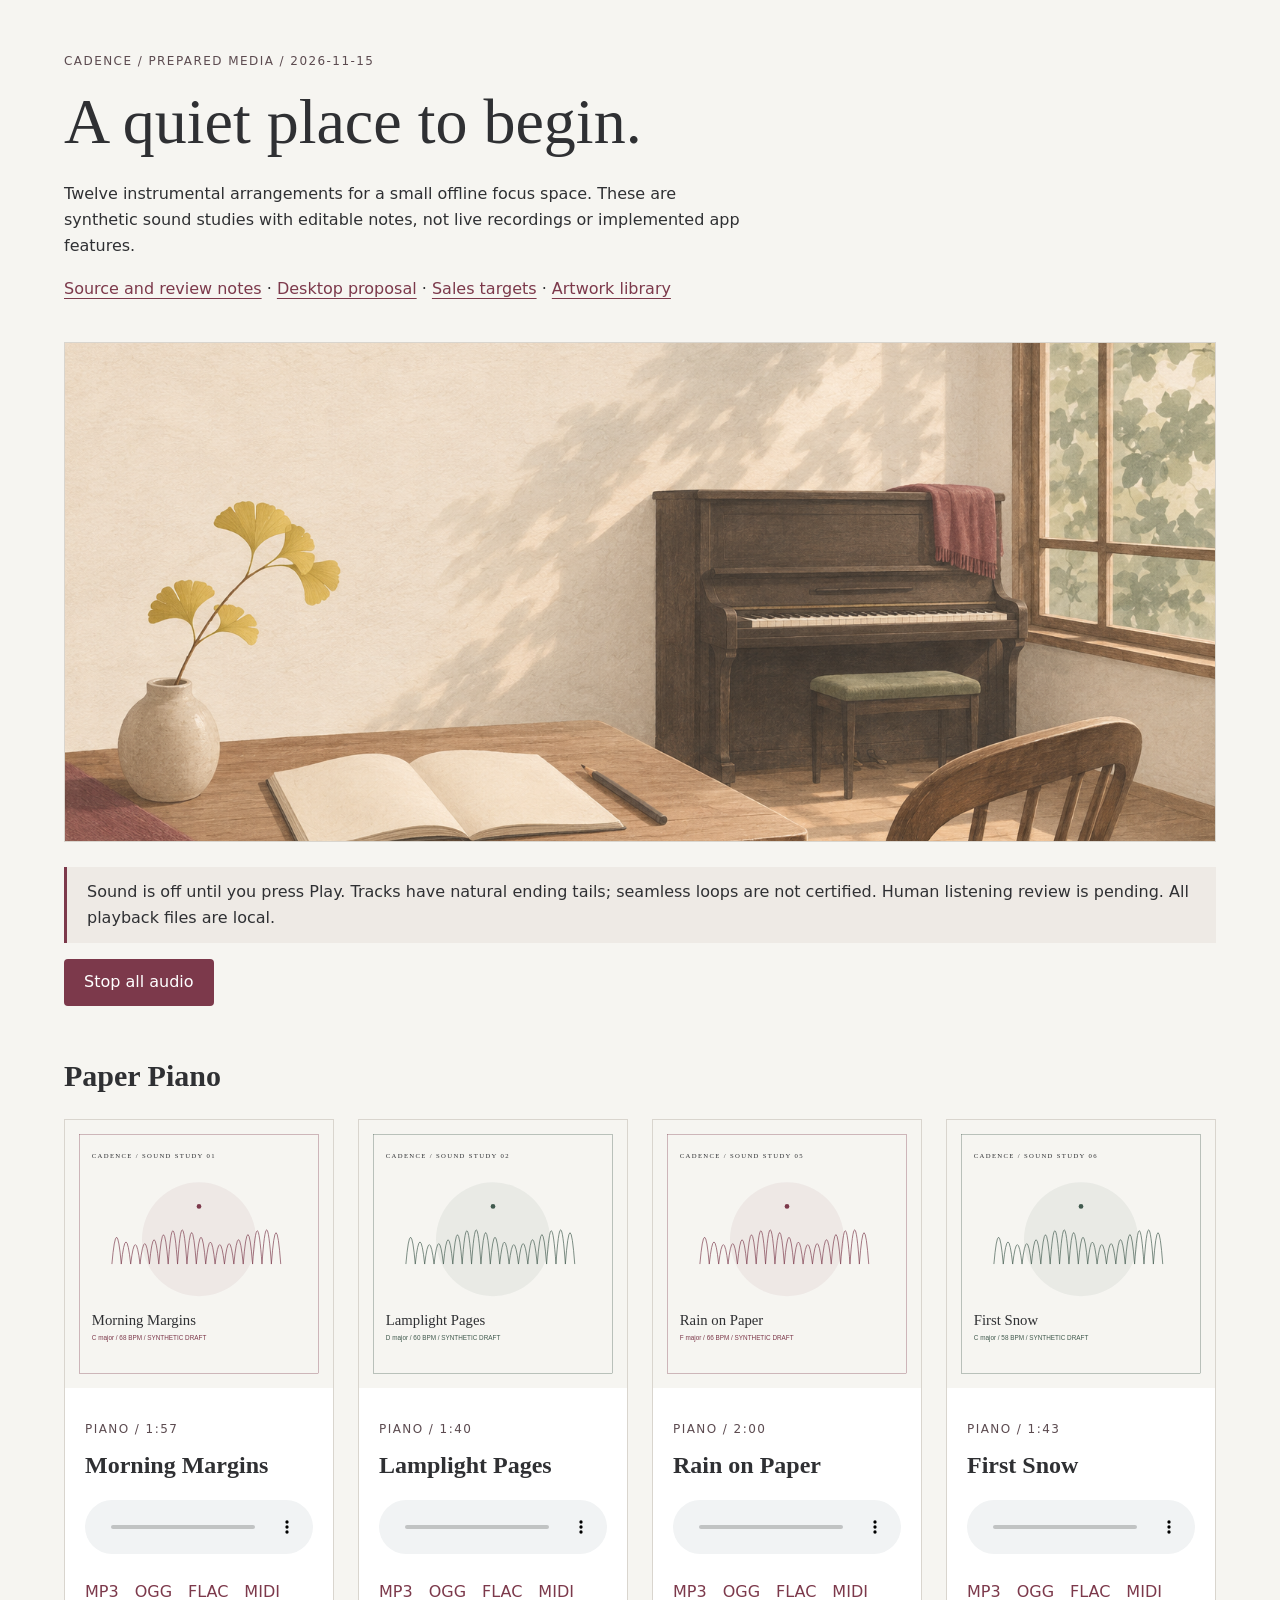
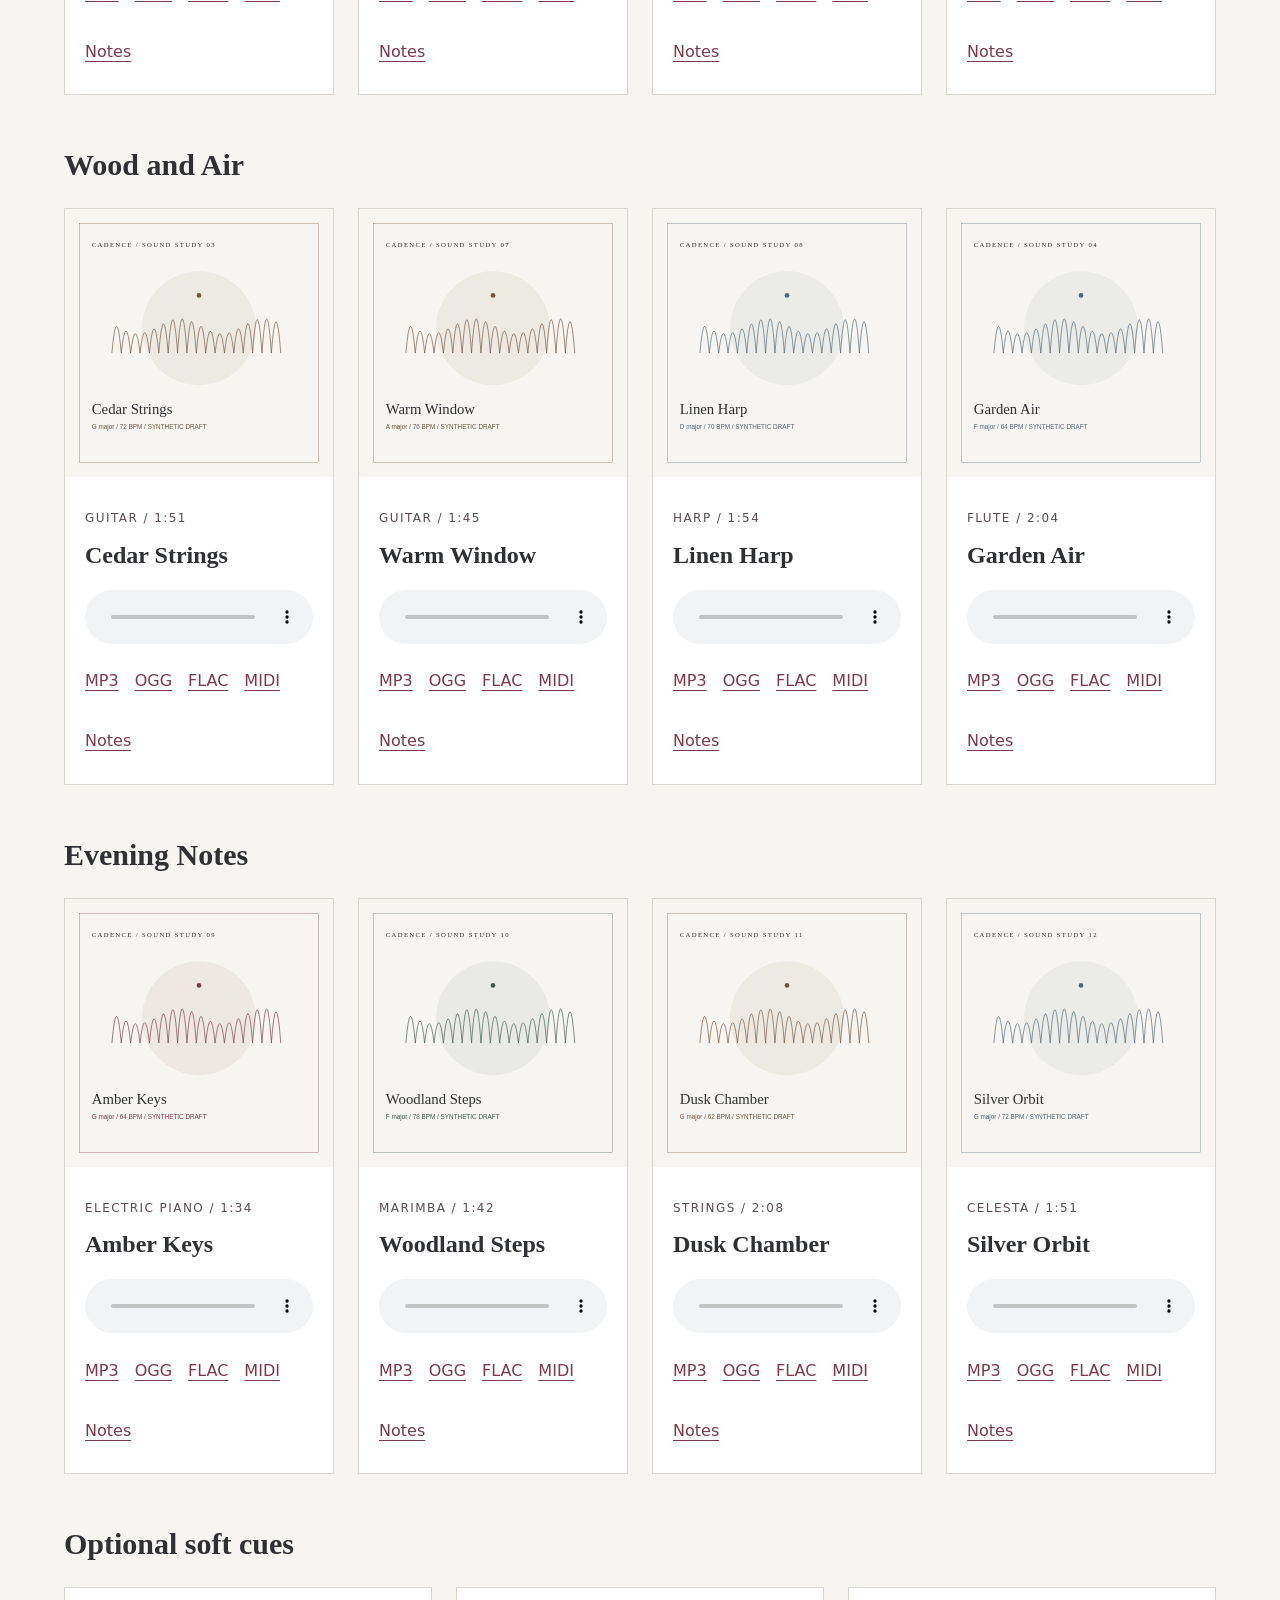
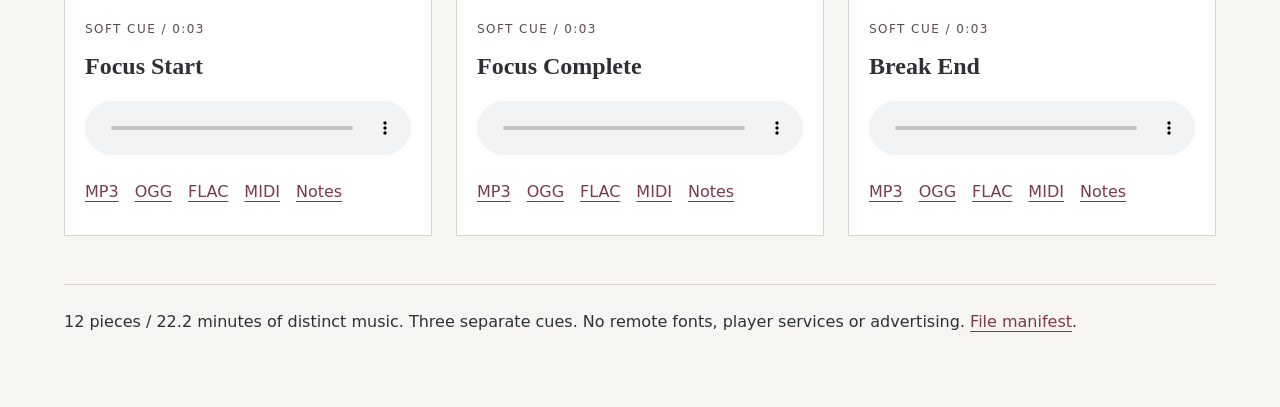
==== assets/focus-pack/index.html @ e4235fd1 "Organize Android delivery plans and prepared project assets" ====
<!doctype html><html lang="en"><head><meta charset="utf-8"><meta name="viewport" content="width=device-width,initial-scale=1">
<title>Cadence / Sound studies</title><style>
:root{color-scheme:light;--ink:#2F3033;--wine:#7C394B;--paper:#F6F5F1}*{box-sizing:border-box}body{margin:0;background:var(--paper);color:var(--ink);font:16px/1.65 system-ui,sans-serif}main{max-width:1200px;margin:auto;padding:40px 24px 72px}a{color:var(--wine);text-underline-offset:4px}a:focus-visible,button:focus-visible,audio:focus-visible{outline:3px solid var(--wine);outline-offset:4px}h1,h2,h3{font-family:Georgia,serif;line-height:1.2}h1{font-size:clamp(36px,6vw,64px);font-weight:normal;margin:12px 0 20px}h2{margin-top:52px;font-size:30px}h3{font-size:24px;margin:8px 0 20px}.label{font-size:12px;letter-spacing:.12em;text-transform:uppercase;color:#5c4b50}.intro{max-width:680px}.hero{width:100%;max-height:500px;object-fit:cover;margin-top:24px;border:1px solid #d9d5ce}.grid{display:grid;grid-template-columns:repeat(auto-fit,minmax(min(100%,250px),1fr));gap:24px}article{border:1px solid #d9d5ce;background:#fff;min-width:0}article img{display:block;width:100%;height:auto}.card-body{padding:20px}audio{width:100%;display:block;min-width:0}.links{display:flex;flex-wrap:wrap;gap:16px;margin-bottom:0}.links a{display:inline-flex;align-items:center;min-height:44px}button{font:inherit;padding:10px 20px;background:var(--wine);border:0;color:white;cursor:pointer;border-radius:4px}.notice{border-left:3px solid var(--wine);padding:12px 20px;background:#eeeae5}footer{margin-top:48px;border-top:1px solid #d9d5ce;padding-top:24px}
</style></head><body><main><p class="label">Cadence / prepared media / 2026-11-15</p><h1>A quiet place to begin.</h1>
<p class="intro">Twelve instrumental arrangements for a small offline focus space. These are synthetic sound studies with editable notes, not live recordings or implemented app features.</p>
<p><a href="README.md">Source and review notes</a> · <a href="../../docs/DESKTOP_V1.md">Desktop proposal</a> · <a href="../../docs/STEAM_SALES_PLAN.md">Sales targets</a> · <a href="../catalog.html">Artwork library</a></p>
<img class="hero" src="art/quiet-room.png" alt="An illustrated piano and writing desk beside a garden window." width="1536" height="1024">
<p class="notice">Sound is off until you press Play. Tracks have natural ending tails; seamless loops are not certified. Human listening review is pending. All playback files are local.</p>
<button type="button" id="stop">Stop all audio</button><h2>Paper Piano</h2><div class="grid"><article><img src="art/morning-margins.svg" alt="" width="800" height="800" loading="lazy"><div class="card-body"><p class="label">Piano / 1:57</p>
<h3>Morning Margins</h3><audio controls preload="none" aria-label="Play Morning Margins"><source src="previews/morning-margins.mp3" type="audio/mpeg"></audio>
<p class="links"><a href="previews/morning-margins.mp3" download>MP3</a> <a href="audio/morning-margins.ogg" download>OGG</a>
<a href="masters/morning-margins.flac" download>FLAC</a> <a href="scores/morning-margins.mid" download>MIDI</a> <a href="scores/morning-margins.json">Notes</a></p></div></article><article><img src="art/lamplight-pages.svg" alt="" width="800" height="800" loading="lazy"><div class="card-body"><p class="label">Piano / 1:40</p>
<h3>Lamplight Pages</h3><audio controls preload="none" aria-label="Play Lamplight Pages"><source src="previews/lamplight-pages.mp3" type="audio/mpeg"></audio>
<p class="links"><a href="previews/lamplight-pages.mp3" download>MP3</a> <a href="audio/lamplight-pages.ogg" download>OGG</a>
<a href="masters/lamplight-pages.flac" download>FLAC</a> <a href="scores/lamplight-pages.mid" download>MIDI</a> <a href="scores/lamplight-pages.json">Notes</a></p></div></article><article><img src="art/rain-on-paper.svg" alt="" width="800" height="800" loading="lazy"><div class="card-body"><p class="label">Piano / 2:00</p>
<h3>Rain on Paper</h3><audio controls preload="none" aria-label="Play Rain on Paper"><source src="previews/rain-on-paper.mp3" type="audio/mpeg"></audio>
<p class="links"><a href="previews/rain-on-paper.mp3" download>MP3</a> <a href="audio/rain-on-paper.ogg" download>OGG</a>
<a href="masters/rain-on-paper.flac" download>FLAC</a> <a href="scores/rain-on-paper.mid" download>MIDI</a> <a href="scores/rain-on-paper.json">Notes</a></p></div></article><article><img src="art/first-snow.svg" alt="" width="800" height="800" loading="lazy"><div class="card-body"><p class="label">Piano / 1:43</p>
<h3>First Snow</h3><audio controls preload="none" aria-label="Play First Snow"><source src="previews/first-snow.mp3" type="audio/mpeg"></audio>
<p class="links"><a href="previews/first-snow.mp3" download>MP3</a> <a href="audio/first-snow.ogg" download>OGG</a>
<a href="masters/first-snow.flac" download>FLAC</a> <a href="scores/first-snow.mid" download>MIDI</a> <a href="scores/first-snow.json">Notes</a></p></div></article></div><h2>Wood and Air</h2><div class="grid"><article><img src="art/cedar-strings.svg" alt="" width="800" height="800" loading="lazy"><div class="card-body"><p class="label">Guitar / 1:51</p>
<h3>Cedar Strings</h3><audio controls preload="none" aria-label="Play Cedar Strings"><source src="previews/cedar-strings.mp3" type="audio/mpeg"></audio>
<p class="links"><a href="previews/cedar-strings.mp3" download>MP3</a> <a href="audio/cedar-strings.ogg" download>OGG</a>
<a href="masters/cedar-strings.flac" download>FLAC</a> <a href="scores/cedar-strings.mid" download>MIDI</a> <a href="scores/cedar-strings.json">Notes</a></p></div></article><article><img src="art/warm-window.svg" alt="" width="800" height="800" loading="lazy"><div class="card-body"><p class="label">Guitar / 1:45</p>
<h3>Warm Window</h3><audio controls preload="none" aria-label="Play Warm Window"><source src="previews/warm-window.mp3" type="audio/mpeg"></audio>
<p class="links"><a href="previews/warm-window.mp3" download>MP3</a> <a href="audio/warm-window.ogg" download>OGG</a>
<a href="masters/warm-window.flac" download>FLAC</a> <a href="scores/warm-window.mid" download>MIDI</a> <a href="scores/warm-window.json">Notes</a></p></div></article><article><img src="art/linen-harp.svg" alt="" width="800" height="800" loading="lazy"><div class="card-body"><p class="label">Harp / 1:54</p>
<h3>Linen Harp</h3><audio controls preload="none" aria-label="Play Linen Harp"><source src="previews/linen-harp.mp3" type="audio/mpeg"></audio>
<p class="links"><a href="previews/linen-harp.mp3" download>MP3</a> <a href="audio/linen-harp.ogg" download>OGG</a>
<a href="masters/linen-harp.flac" download>FLAC</a> <a href="scores/linen-harp.mid" download>MIDI</a> <a href="scores/linen-harp.json">Notes</a></p></div></article><article><img src="art/garden-air.svg" alt="" width="800" height="800" loading="lazy"><div class="card-body"><p class="label">Flute / 2:04</p>
<h3>Garden Air</h3><audio controls preload="none" aria-label="Play Garden Air"><source src="previews/garden-air.mp3" type="audio/mpeg"></audio>
<p class="links"><a href="previews/garden-air.mp3" download>MP3</a> <a href="audio/garden-air.ogg" download>OGG</a>
<a href="masters/garden-air.flac" download>FLAC</a> <a href="scores/garden-air.mid" download>MIDI</a> <a href="scores/garden-air.json">Notes</a></p></div></article></div><h2>Evening Notes</h2><div class="grid"><article><img src="art/amber-keys.svg" alt="" width="800" height="800" loading="lazy"><div class="card-body"><p class="label">Electric Piano / 1:34</p>
<h3>Amber Keys</h3><audio controls preload="none" aria-label="Play Amber Keys"><source src="previews/amber-keys.mp3" type="audio/mpeg"></audio>
<p class="links"><a href="previews/amber-keys.mp3" download>MP3</a> <a href="audio/amber-keys.ogg" download>OGG</a>
<a href="masters/amber-keys.flac" download>FLAC</a> <a href="scores/amber-keys.mid" download>MIDI</a> <a href="scores/amber-keys.json">Notes</a></p></div></article><article><img src="art/woodland-steps.svg" alt="" width="800" height="800" loading="lazy"><div class="card-body"><p class="label">Marimba / 1:42</p>
<h3>Woodland Steps</h3><audio controls preload="none" aria-label="Play Woodland Steps"><source src="previews/woodland-steps.mp3" type="audio/mpeg"></audio>
<p class="links"><a href="previews/woodland-steps.mp3" download>MP3</a> <a href="audio/woodland-steps.ogg" download>OGG</a>
<a href="masters/woodland-steps.flac" download>FLAC</a> <a href="scores/woodland-steps.mid" download>MIDI</a> <a href="scores/woodland-steps.json">Notes</a></p></div></article><article><img src="art/dusk-chamber.svg" alt="" width="800" height="800" loading="lazy"><div class="card-body"><p class="label">Strings / 2:08</p>
<h3>Dusk Chamber</h3><audio controls preload="none" aria-label="Play Dusk Chamber"><source src="previews/dusk-chamber.mp3" type="audio/mpeg"></audio>
<p class="links"><a href="previews/dusk-chamber.mp3" download>MP3</a> <a href="audio/dusk-chamber.ogg" download>OGG</a>
<a href="masters/dusk-chamber.flac" download>FLAC</a> <a href="scores/dusk-chamber.mid" download>MIDI</a> <a href="scores/dusk-chamber.json">Notes</a></p></div></article><article><img src="art/silver-orbit.svg" alt="" width="800" height="800" loading="lazy"><div class="card-body"><p class="label">Celesta / 1:51</p>
<h3>Silver Orbit</h3><audio controls preload="none" aria-label="Play Silver Orbit"><source src="previews/silver-orbit.mp3" type="audio/mpeg"></audio>
<p class="links"><a href="previews/silver-orbit.mp3" download>MP3</a> <a href="audio/silver-orbit.ogg" download>OGG</a>
<a href="masters/silver-orbit.flac" download>FLAC</a> <a href="scores/silver-orbit.mid" download>MIDI</a> <a href="scores/silver-orbit.json">Notes</a></p></div></article></div><h2>Optional soft cues</h2><div class="grid"><article><div class="card-body"><p class="label">Soft cue / 0:03</p>
<h3>Focus Start</h3><audio controls preload="none" aria-label="Play Focus Start"><source src="previews/focus-start.mp3" type="audio/mpeg"></audio>
<p class="links"><a href="previews/focus-start.mp3" download>MP3</a> <a href="audio/focus-start.ogg" download>OGG</a>
<a href="masters/focus-start.flac" download>FLAC</a> <a href="scores/focus-start.mid" download>MIDI</a> <a href="scores/focus-start.json">Notes</a></p></div></article><article><div class="card-body"><p class="label">Soft cue / 0:03</p>
<h3>Focus Complete</h3><audio controls preload="none" aria-label="Play Focus Complete"><source src="previews/focus-complete.mp3" type="audio/mpeg"></audio>
<p class="links"><a href="previews/focus-complete.mp3" download>MP3</a> <a href="audio/focus-complete.ogg" download>OGG</a>
<a href="masters/focus-complete.flac" download>FLAC</a> <a href="scores/focus-complete.mid" download>MIDI</a> <a href="scores/focus-complete.json">Notes</a></p></div></article><article><div class="card-body"><p class="label">Soft cue / 0:03</p>
<h3>Break End</h3><audio controls preload="none" aria-label="Play Break End"><source src="previews/break-end.mp3" type="audio/mpeg"></audio>
<p class="links"><a href="previews/break-end.mp3" download>MP3</a> <a href="audio/break-end.ogg" download>OGG</a>
<a href="masters/break-end.flac" download>FLAC</a> <a href="scores/break-end.mid" download>MIDI</a> <a href="scores/break-end.json">Notes</a></p></div></article></div><footer>12 pieces / 22.2 minutes of distinct music. Three separate cues. No remote fonts, player services or advertising. <a href="manifest.json">File manifest</a>.</footer></main><script>
const players = Array.from(document.querySelectorAll('audio'));
players.forEach(player => player.addEventListener('play', () => players.forEach(other => { if (other !== player) other.pause(); })));
document.querySelector('#stop').addEventListener('click', () => players.forEach(player => { player.pause(); player.currentTime = 0; }));
</script></body></html>
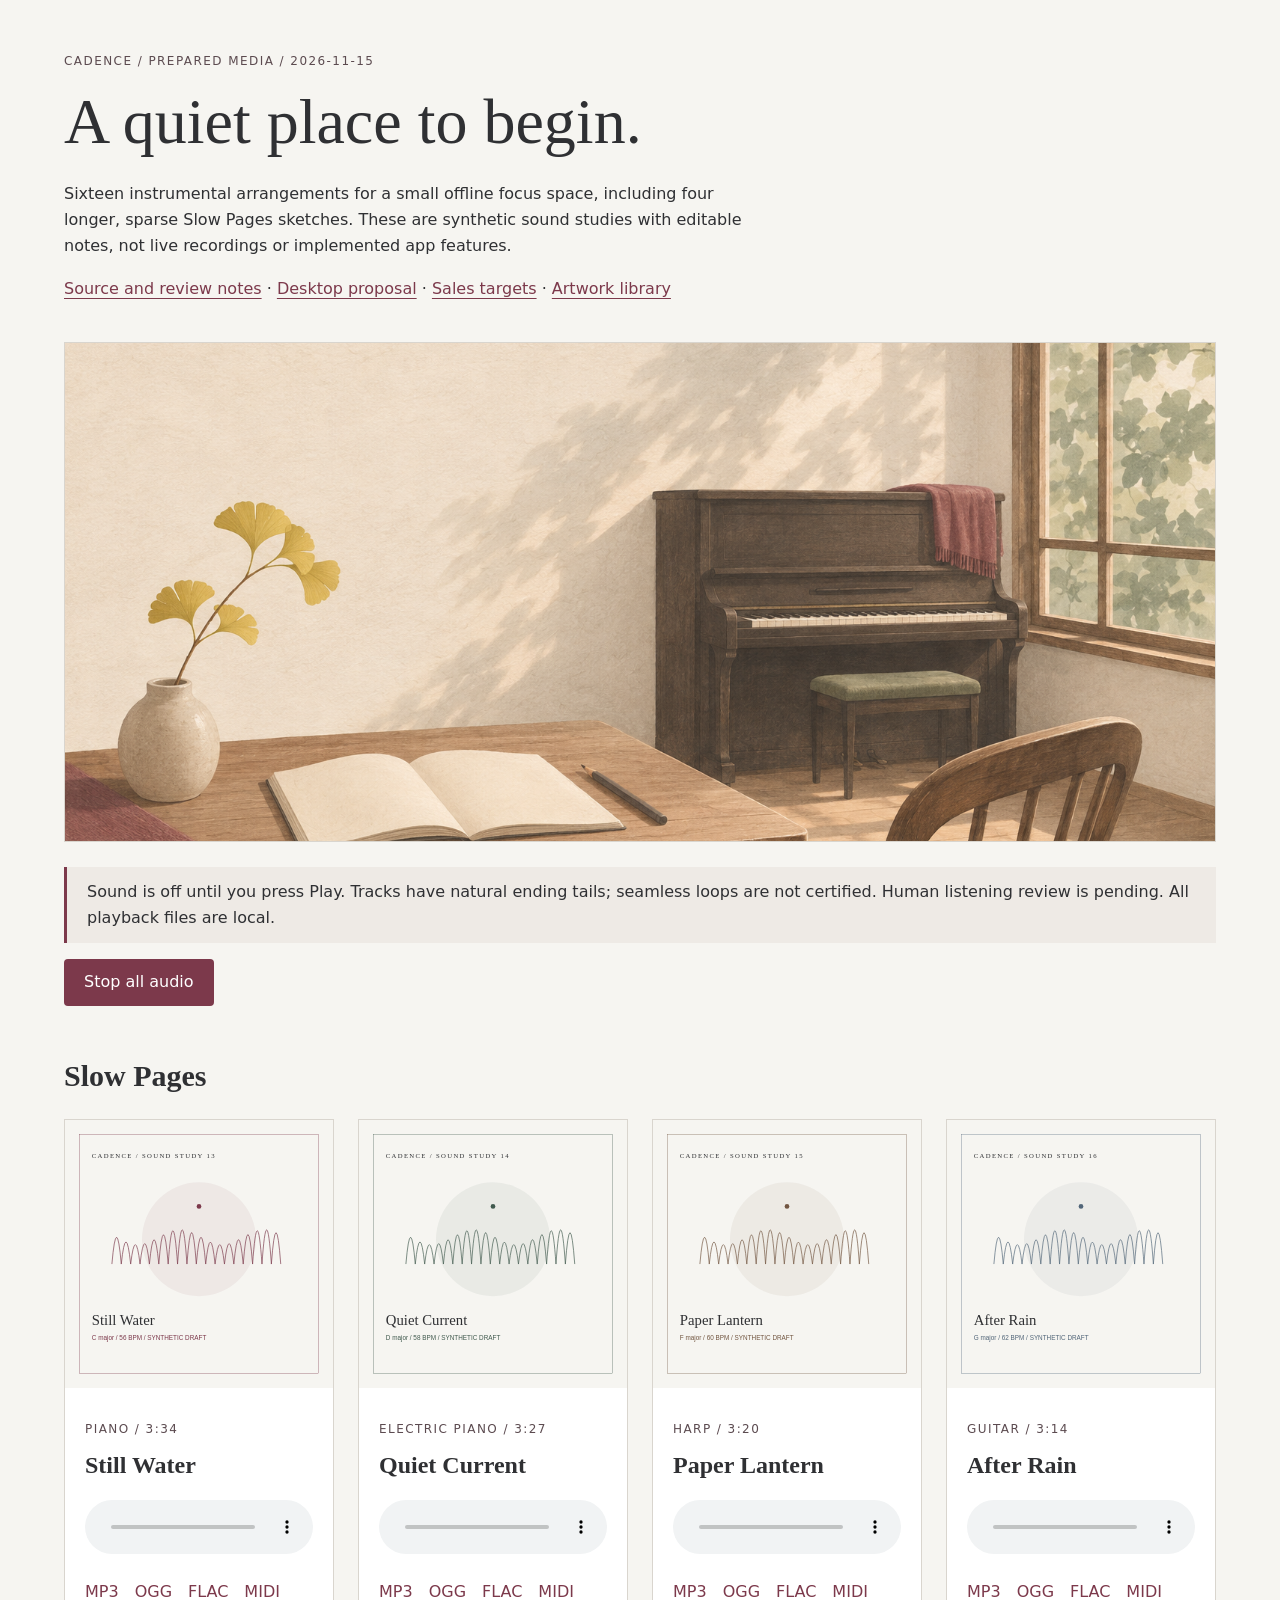
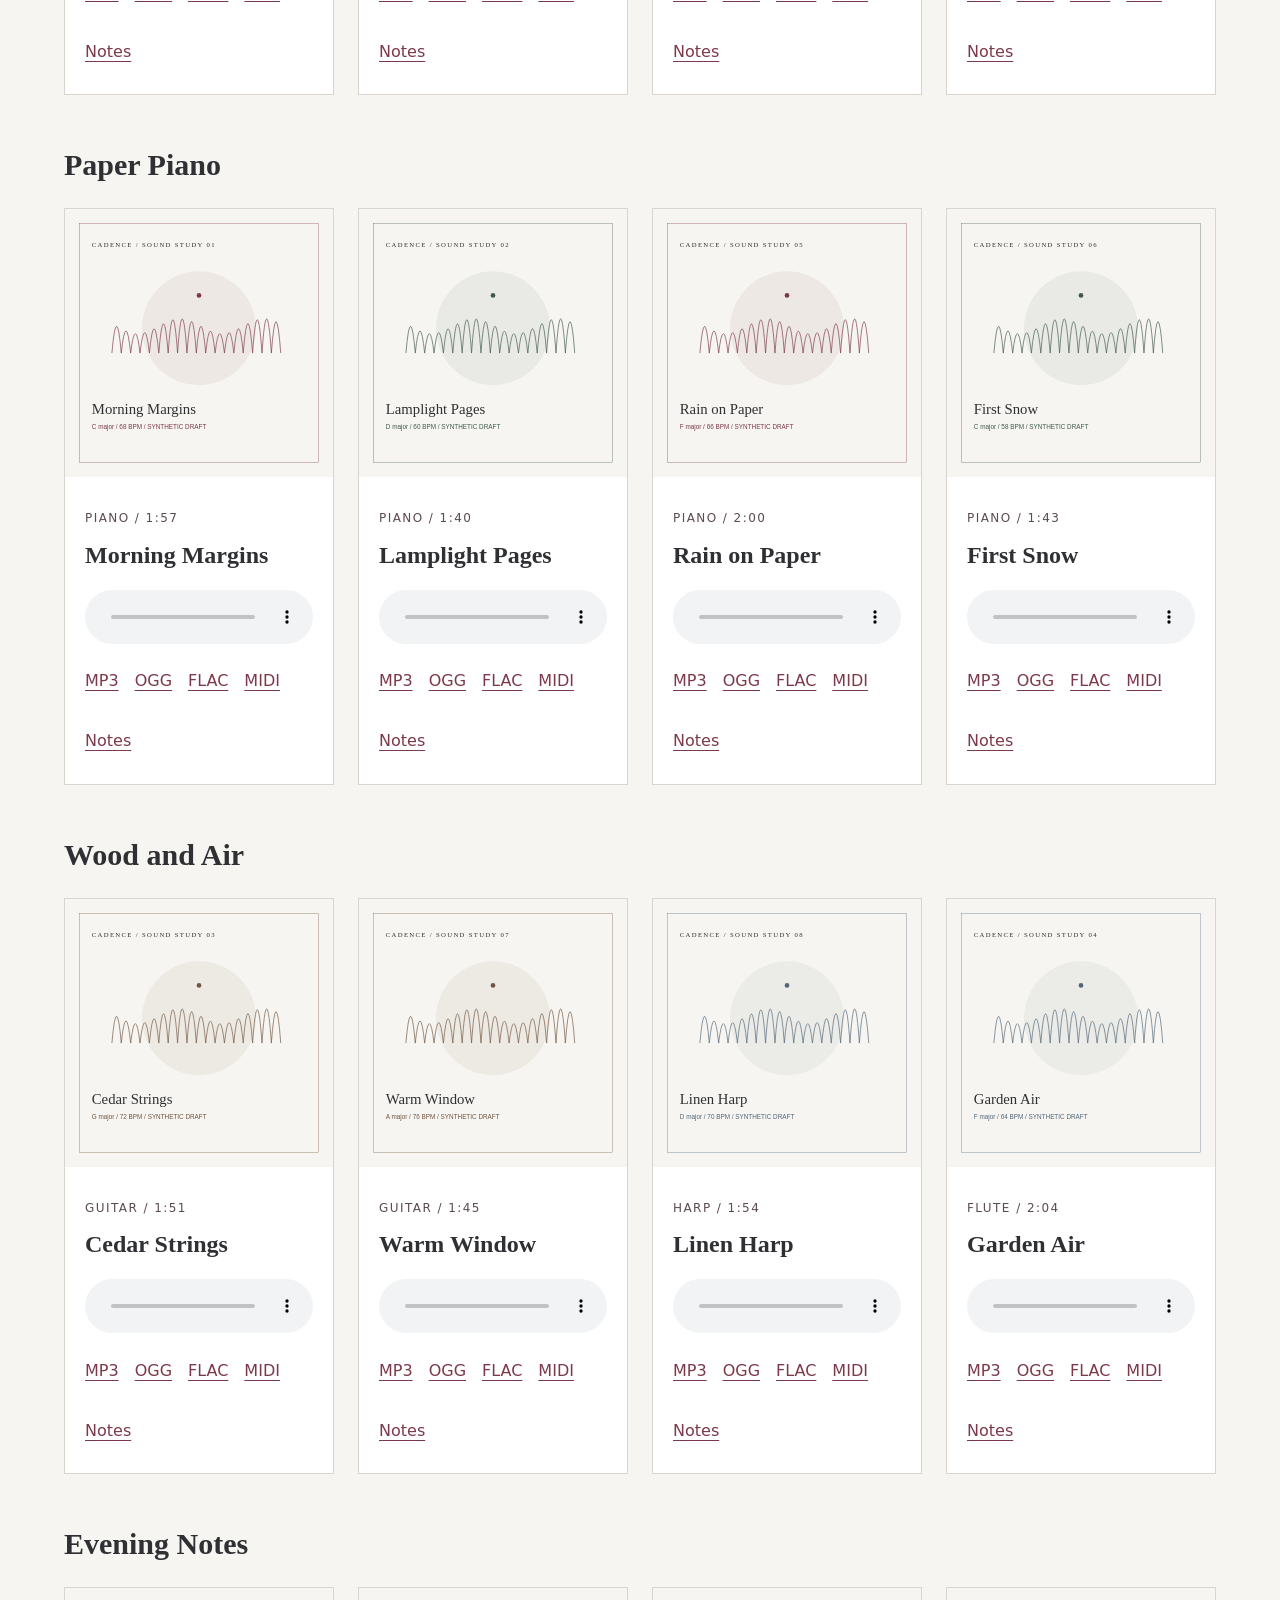
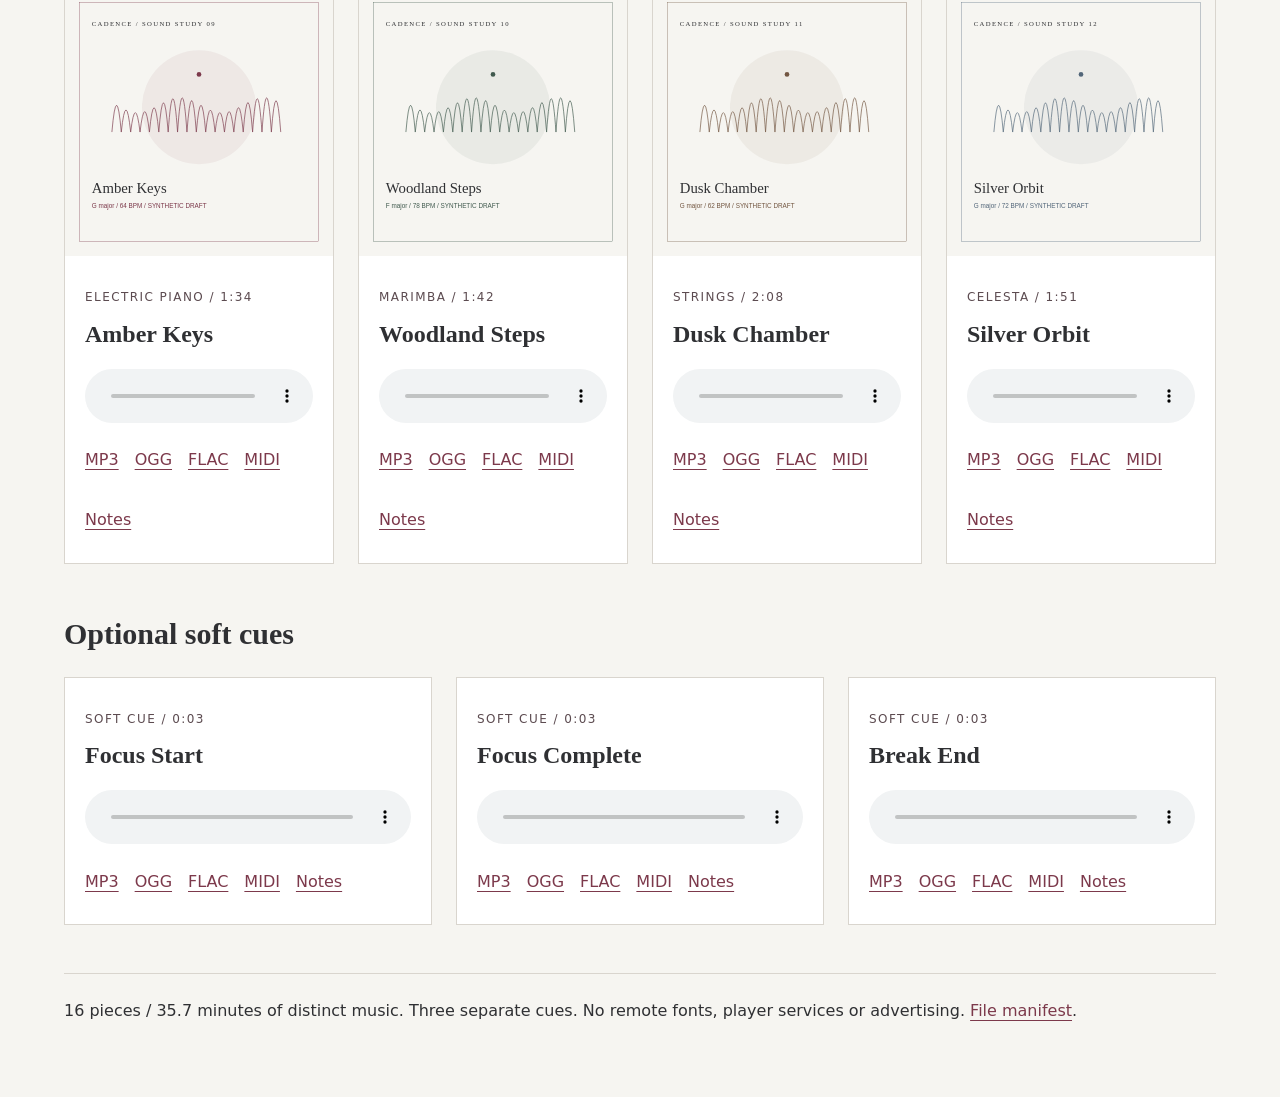
==== commit ecac72ea: "Add Android artwork and expand focus music studies" ====
--- a/assets/focus-pack/index.html
+++ b/assets/focus-pack/index.html
@@ -2,11 +2,23 @@
 <title>Cadence / Sound studies</title><style>
 :root{color-scheme:light;--ink:#2F3033;--wine:#7C394B;--paper:#F6F5F1}*{box-sizing:border-box}body{margin:0;background:var(--paper);color:var(--ink);font:16px/1.65 system-ui,sans-serif}main{max-width:1200px;margin:auto;padding:40px 24px 72px}a{color:var(--wine);text-underline-offset:4px}a:focus-visible,button:focus-visible,audio:focus-visible{outline:3px solid var(--wine);outline-offset:4px}h1,h2,h3{font-family:Georgia,serif;line-height:1.2}h1{font-size:clamp(36px,6vw,64px);font-weight:normal;margin:12px 0 20px}h2{margin-top:52px;font-size:30px}h3{font-size:24px;margin:8px 0 20px}.label{font-size:12px;letter-spacing:.12em;text-transform:uppercase;color:#5c4b50}.intro{max-width:680px}.hero{width:100%;max-height:500px;object-fit:cover;margin-top:24px;border:1px solid #d9d5ce}.grid{display:grid;grid-template-columns:repeat(auto-fit,minmax(min(100%,250px),1fr));gap:24px}article{border:1px solid #d9d5ce;background:#fff;min-width:0}article img{display:block;width:100%;height:auto}.card-body{padding:20px}audio{width:100%;display:block;min-width:0}.links{display:flex;flex-wrap:wrap;gap:16px;margin-bottom:0}.links a{display:inline-flex;align-items:center;min-height:44px}button{font:inherit;padding:10px 20px;background:var(--wine);border:0;color:white;cursor:pointer;border-radius:4px}.notice{border-left:3px solid var(--wine);padding:12px 20px;background:#eeeae5}footer{margin-top:48px;border-top:1px solid #d9d5ce;padding-top:24px}
 </style></head><body><main><p class="label">Cadence / prepared media / 2026-11-15</p><h1>A quiet place to begin.</h1>
-<p class="intro">Twelve instrumental arrangements for a small offline focus space. These are synthetic sound studies with editable notes, not live recordings or implemented app features.</p>
+<p class="intro">Sixteen instrumental arrangements for a small offline focus space, including four longer, sparse Slow Pages sketches. These are synthetic sound studies with editable notes, not live recordings or implemented app features.</p>
 <p><a href="README.md">Source and review notes</a> · <a href="../../docs/DESKTOP_V1.md">Desktop proposal</a> · <a href="../../docs/STEAM_SALES_PLAN.md">Sales targets</a> · <a href="../catalog.html">Artwork library</a></p>
 <img class="hero" src="art/quiet-room.png" alt="An illustrated piano and writing desk beside a garden window." width="1536" height="1024">
 <p class="notice">Sound is off until you press Play. Tracks have natural ending tails; seamless loops are not certified. Human listening review is pending. All playback files are local.</p>
-<button type="button" id="stop">Stop all audio</button><h2>Paper Piano</h2><div class="grid"><article><img src="art/morning-margins.svg" alt="" width="800" height="800" loading="lazy"><div class="card-body"><p class="label">Piano / 1:57</p>
+<button type="button" id="stop">Stop all audio</button><h2>Slow Pages</h2><div class="grid"><article><img src="art/still-water.svg" alt="" width="800" height="800" loading="lazy"><div class="card-body"><p class="label">Piano / 3:34</p>
+<h3>Still Water</h3><audio controls preload="none" aria-label="Play Still Water"><source src="previews/still-water.mp3" type="audio/mpeg"></audio>
+<p class="links"><a href="previews/still-water.mp3" download>MP3</a> <a href="audio/still-water.ogg" download>OGG</a>
+<a href="masters/still-water.flac" download>FLAC</a> <a href="scores/still-water.mid" download>MIDI</a> <a href="scores/still-water.json">Notes</a></p></div></article><article><img src="art/quiet-current.svg" alt="" width="800" height="800" loading="lazy"><div class="card-body"><p class="label">Electric Piano / 3:27</p>
+<h3>Quiet Current</h3><audio controls preload="none" aria-label="Play Quiet Current"><source src="previews/quiet-current.mp3" type="audio/mpeg"></audio>
+<p class="links"><a href="previews/quiet-current.mp3" download>MP3</a> <a href="audio/quiet-current.ogg" download>OGG</a>
+<a href="masters/quiet-current.flac" download>FLAC</a> <a href="scores/quiet-current.mid" download>MIDI</a> <a href="scores/quiet-current.json">Notes</a></p></div></article><article><img src="art/paper-lantern.svg" alt="" width="800" height="800" loading="lazy"><div class="card-body"><p class="label">Harp / 3:20</p>
+<h3>Paper Lantern</h3><audio controls preload="none" aria-label="Play Paper Lantern"><source src="previews/paper-lantern.mp3" type="audio/mpeg"></audio>
+<p class="links"><a href="previews/paper-lantern.mp3" download>MP3</a> <a href="audio/paper-lantern.ogg" download>OGG</a>
+<a href="masters/paper-lantern.flac" download>FLAC</a> <a href="scores/paper-lantern.mid" download>MIDI</a> <a href="scores/paper-lantern.json">Notes</a></p></div></article><article><img src="art/after-rain.svg" alt="" width="800" height="800" loading="lazy"><div class="card-body"><p class="label">Guitar / 3:14</p>
+<h3>After Rain</h3><audio controls preload="none" aria-label="Play After Rain"><source src="previews/after-rain.mp3" type="audio/mpeg"></audio>
+<p class="links"><a href="previews/after-rain.mp3" download>MP3</a> <a href="audio/after-rain.ogg" download>OGG</a>
+<a href="masters/after-rain.flac" download>FLAC</a> <a href="scores/after-rain.mid" download>MIDI</a> <a href="scores/after-rain.json">Notes</a></p></div></article></div><h2>Paper Piano</h2><div class="grid"><article><img src="art/morning-margins.svg" alt="" width="800" height="800" loading="lazy"><div class="card-body"><p class="label">Piano / 1:57</p>
 <h3>Morning Margins</h3><audio controls preload="none" aria-label="Play Morning Margins"><source src="previews/morning-margins.mp3" type="audio/mpeg"></audio>
 <p class="links"><a href="previews/morning-margins.mp3" download>MP3</a> <a href="audio/morning-margins.ogg" download>OGG</a>
 <a href="masters/morning-margins.flac" download>FLAC</a> <a href="scores/morning-margins.mid" download>MIDI</a> <a href="scores/morning-margins.json">Notes</a></p></div></article><article><img src="art/lamplight-pages.svg" alt="" width="800" height="800" loading="lazy"><div class="card-body"><p class="label">Piano / 1:40</p>
@@ -51,7 +63,7 @@
 <a href="masters/focus-complete.flac" download>FLAC</a> <a href="scores/focus-complete.mid" download>MIDI</a> <a href="scores/focus-complete.json">Notes</a></p></div></article><article><div class="card-body"><p class="label">Soft cue / 0:03</p>
 <h3>Break End</h3><audio controls preload="none" aria-label="Play Break End"><source src="previews/break-end.mp3" type="audio/mpeg"></audio>
 <p class="links"><a href="previews/break-end.mp3" download>MP3</a> <a href="audio/break-end.ogg" download>OGG</a>
-<a href="masters/break-end.flac" download>FLAC</a> <a href="scores/break-end.mid" download>MIDI</a> <a href="scores/break-end.json">Notes</a></p></div></article></div><footer>12 pieces / 22.2 minutes of distinct music. Three separate cues. No remote fonts, player services or advertising. <a href="manifest.json">File manifest</a>.</footer></main><script>
+<a href="masters/break-end.flac" download>FLAC</a> <a href="scores/break-end.mid" download>MIDI</a> <a href="scores/break-end.json">Notes</a></p></div></article></div><footer>16 pieces / 35.7 minutes of distinct music. Three separate cues. No remote fonts, player services or advertising. <a href="manifest.json">File manifest</a>.</footer></main><script>
 const players = Array.from(document.querySelectorAll('audio'));
 players.forEach(player => player.addEventListener('play', () => players.forEach(other => { if (other !== player) other.pause(); })));
 document.querySelector('#stop').addEventListener('click', () => players.forEach(player => { player.pause(); player.currentTime = 0; }));
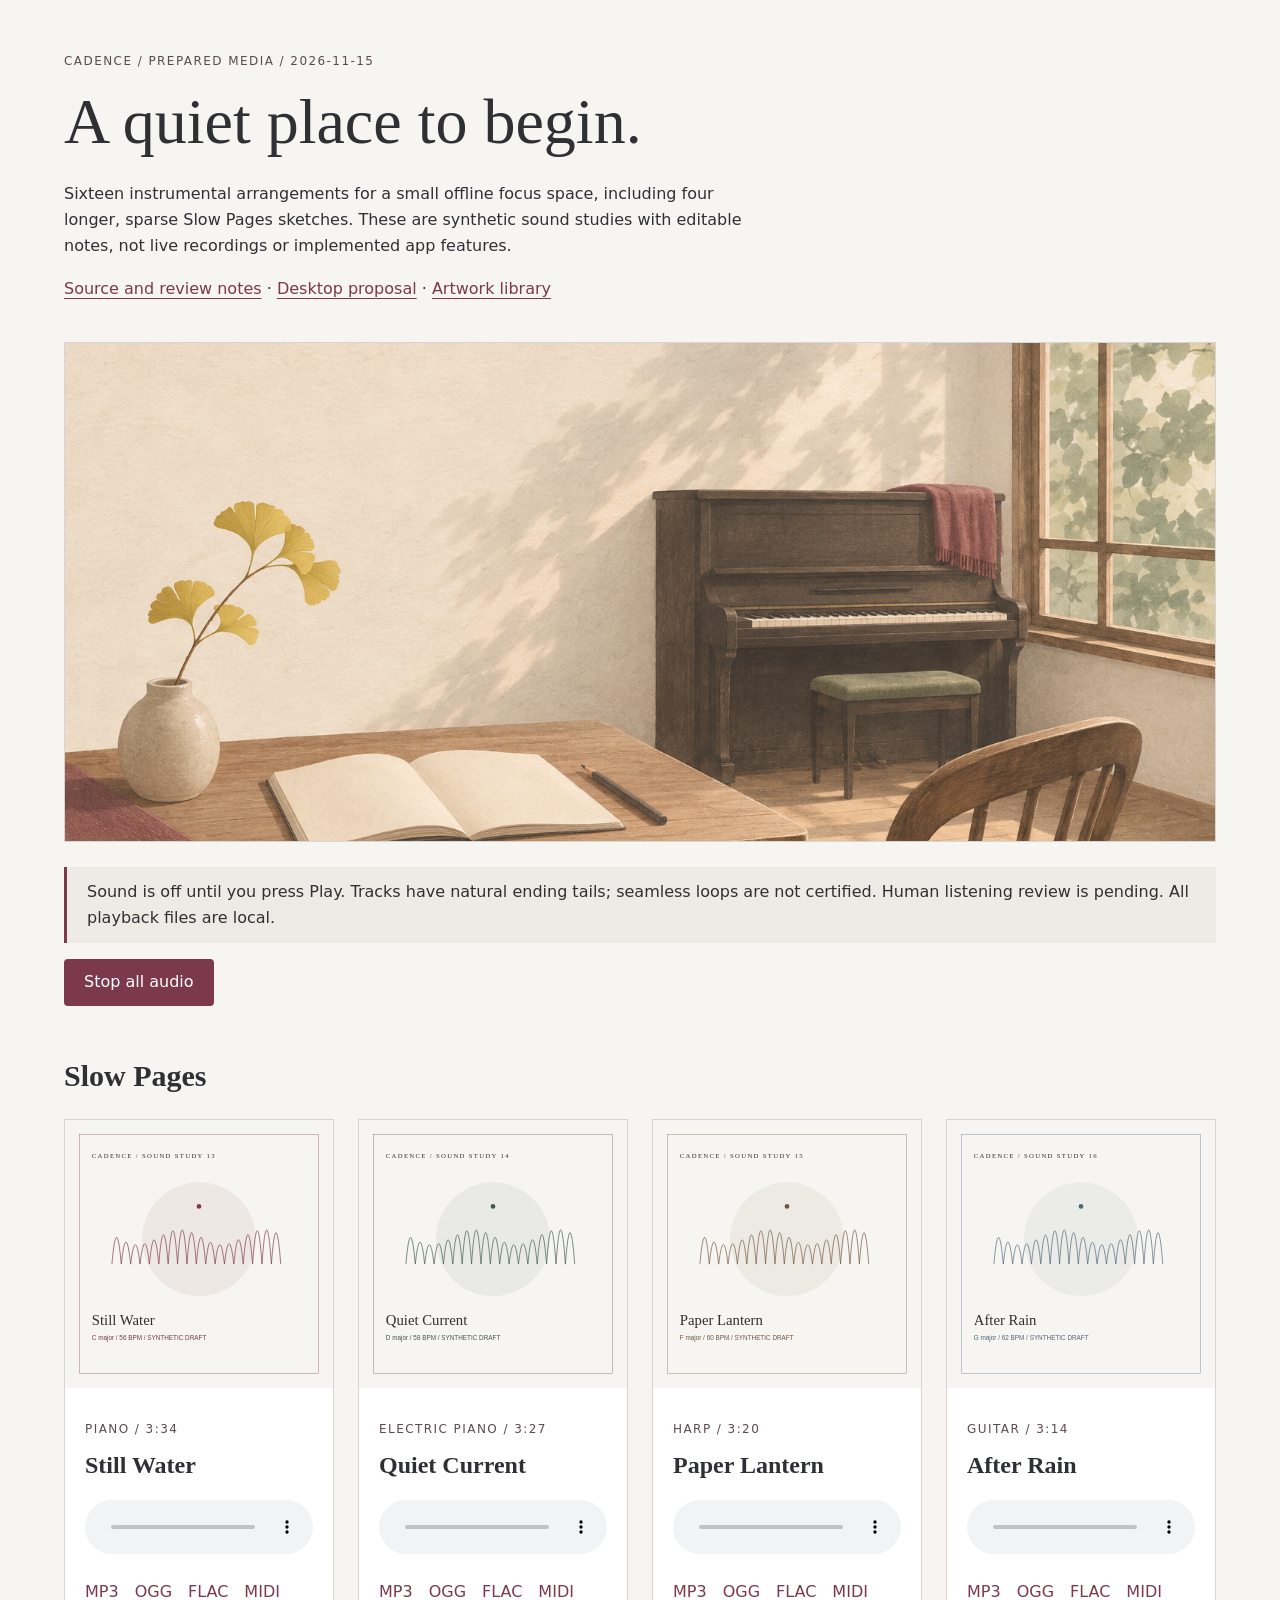
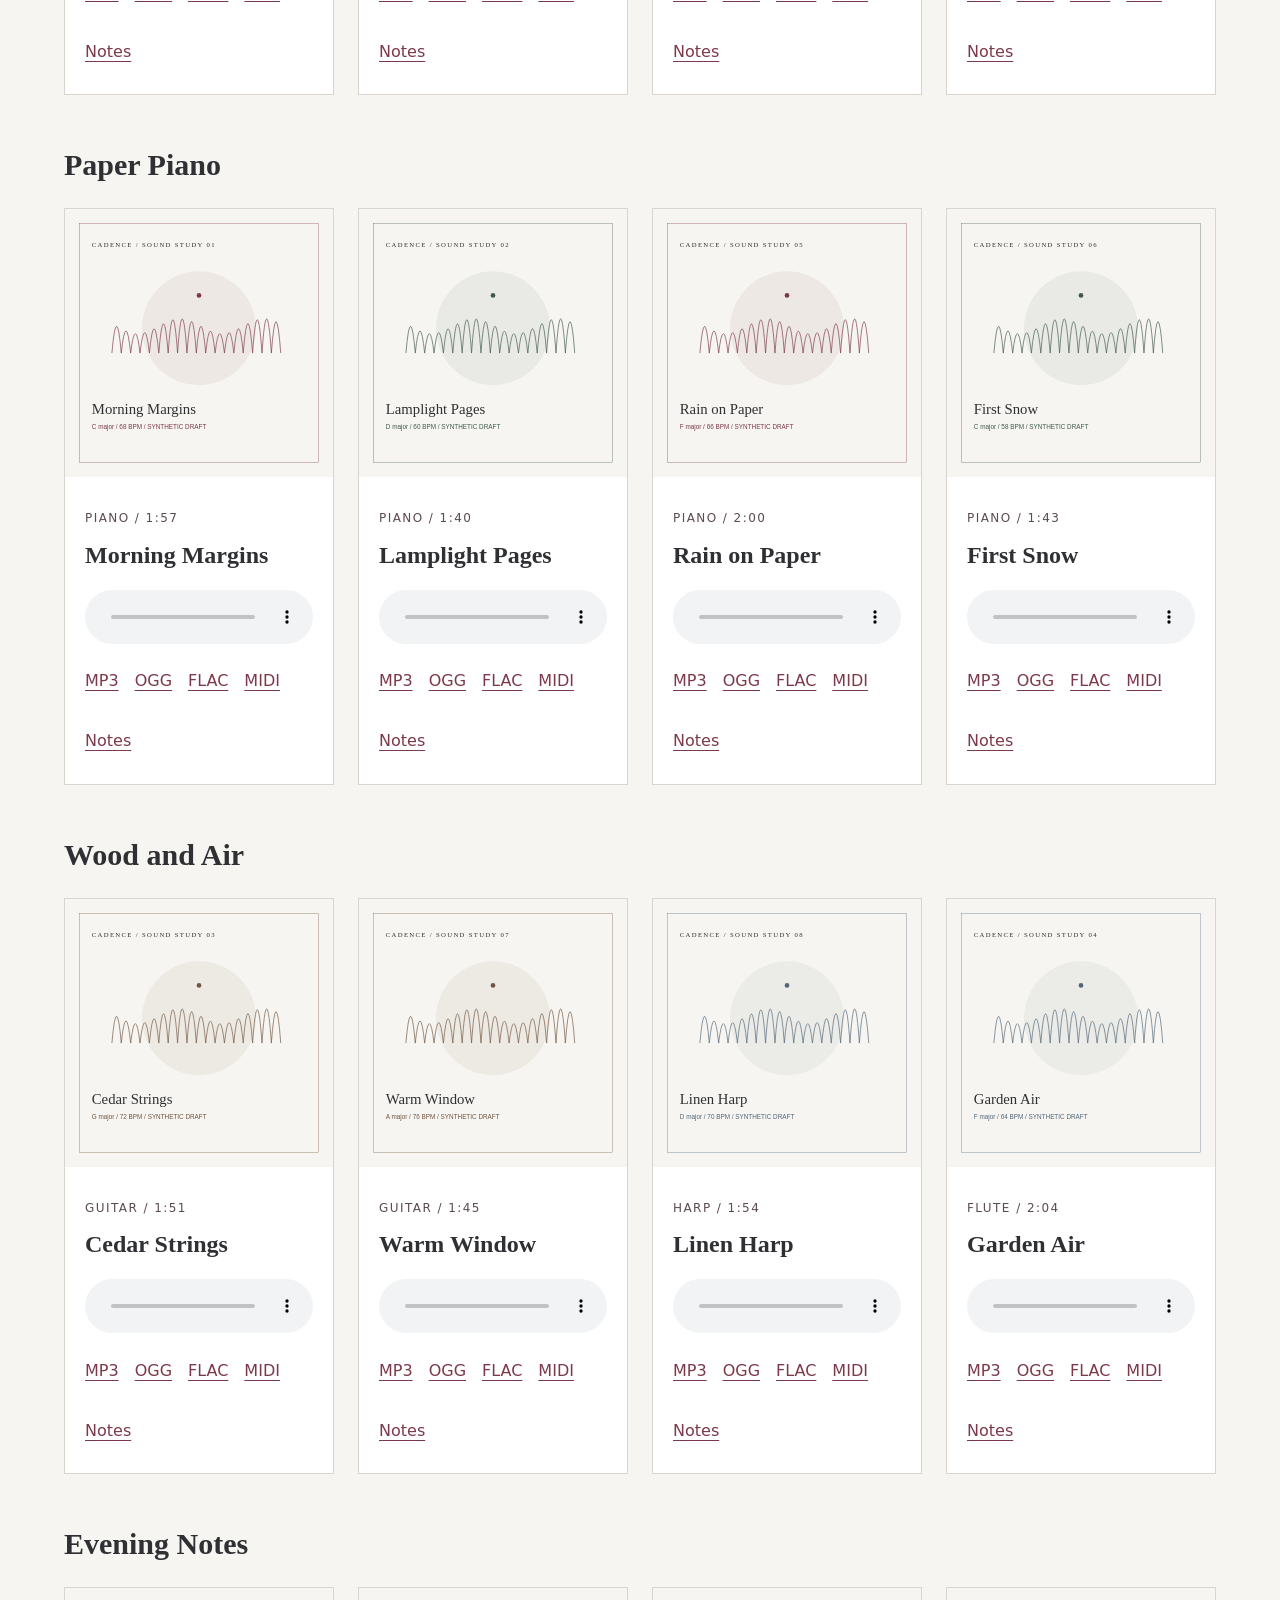
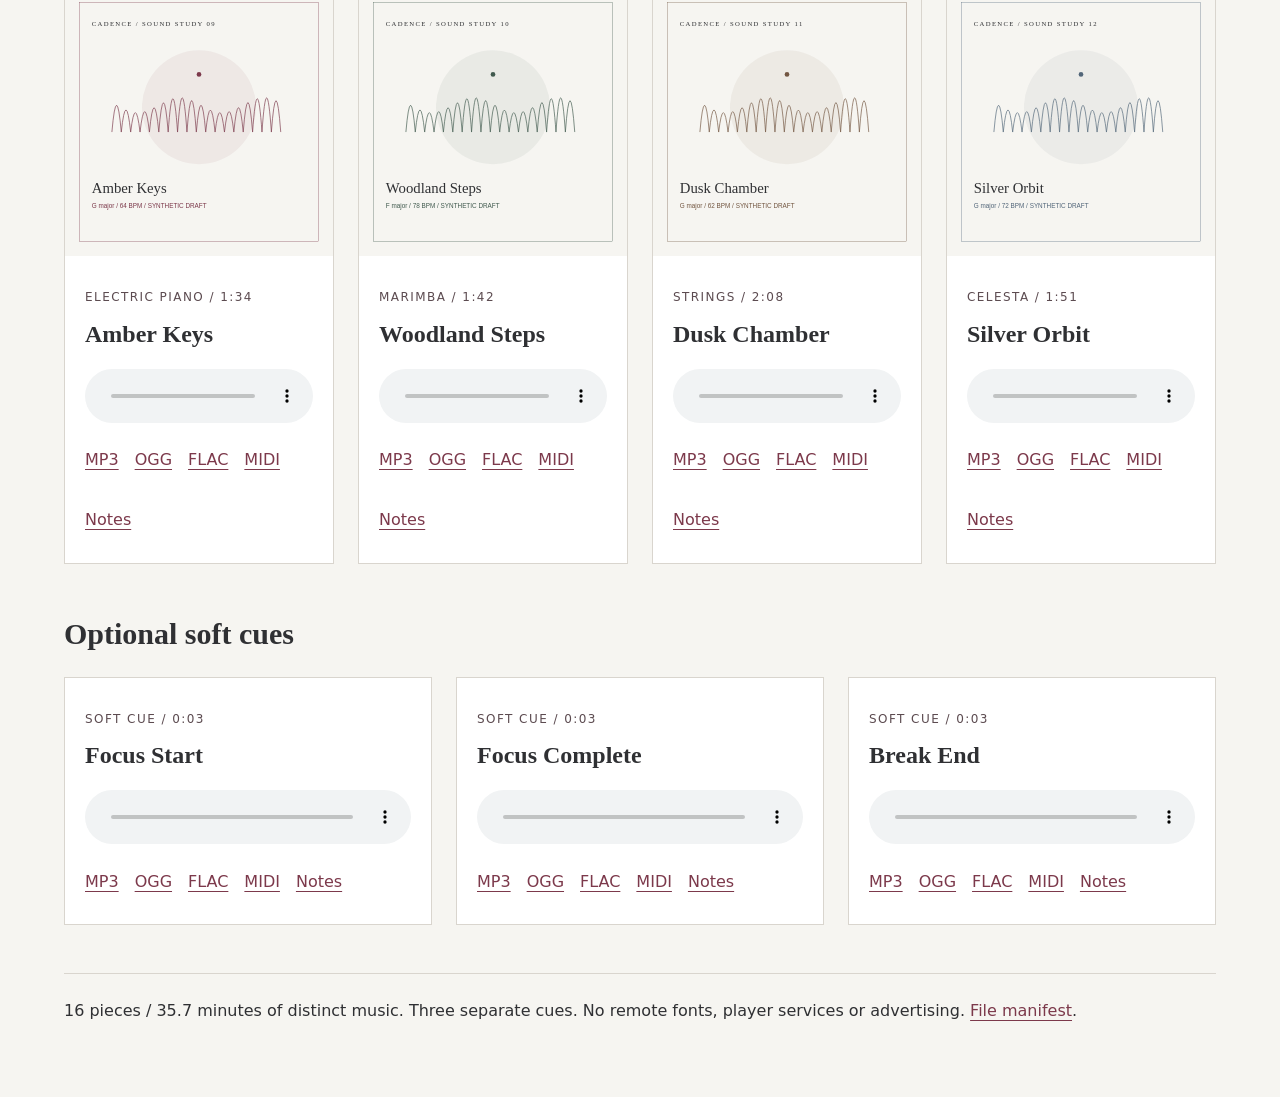
==== commit 279133fc: "Remove deferred documents, revise the lesson plan and add an Android CI build Remove 16 documents ab" ====
--- a/assets/focus-pack/index.html
+++ b/assets/focus-pack/index.html
@@ -3,7 +3,7 @@
 :root{color-scheme:light;--ink:#2F3033;--wine:#7C394B;--paper:#F6F5F1}*{box-sizing:border-box}body{margin:0;background:var(--paper);color:var(--ink);font:16px/1.65 system-ui,sans-serif}main{max-width:1200px;margin:auto;padding:40px 24px 72px}a{color:var(--wine);text-underline-offset:4px}a:focus-visible,button:focus-visible,audio:focus-visible{outline:3px solid var(--wine);outline-offset:4px}h1,h2,h3{font-family:Georgia,serif;line-height:1.2}h1{font-size:clamp(36px,6vw,64px);font-weight:normal;margin:12px 0 20px}h2{margin-top:52px;font-size:30px}h3{font-size:24px;margin:8px 0 20px}.label{font-size:12px;letter-spacing:.12em;text-transform:uppercase;color:#5c4b50}.intro{max-width:680px}.hero{width:100%;max-height:500px;object-fit:cover;margin-top:24px;border:1px solid #d9d5ce}.grid{display:grid;grid-template-columns:repeat(auto-fit,minmax(min(100%,250px),1fr));gap:24px}article{border:1px solid #d9d5ce;background:#fff;min-width:0}article img{display:block;width:100%;height:auto}.card-body{padding:20px}audio{width:100%;display:block;min-width:0}.links{display:flex;flex-wrap:wrap;gap:16px;margin-bottom:0}.links a{display:inline-flex;align-items:center;min-height:44px}button{font:inherit;padding:10px 20px;background:var(--wine);border:0;color:white;cursor:pointer;border-radius:4px}.notice{border-left:3px solid var(--wine);padding:12px 20px;background:#eeeae5}footer{margin-top:48px;border-top:1px solid #d9d5ce;padding-top:24px}
 </style></head><body><main><p class="label">Cadence / prepared media / 2026-11-15</p><h1>A quiet place to begin.</h1>
 <p class="intro">Sixteen instrumental arrangements for a small offline focus space, including four longer, sparse Slow Pages sketches. These are synthetic sound studies with editable notes, not live recordings or implemented app features.</p>
-<p><a href="README.md">Source and review notes</a> · <a href="../../docs/DESKTOP_V1.md">Desktop proposal</a> · <a href="../../docs/STEAM_SALES_PLAN.md">Sales targets</a> · <a href="../catalog.html">Artwork library</a></p>
+<p><a href="README.md">Source and review notes</a> · <a href="../../docs/DESKTOP_V1.md">Desktop proposal</a> · <a href="../catalog.html">Artwork library</a></p>
 <img class="hero" src="art/quiet-room.png" alt="An illustrated piano and writing desk beside a garden window." width="1536" height="1024">
 <p class="notice">Sound is off until you press Play. Tracks have natural ending tails; seamless loops are not certified. Human listening review is pending. All playback files are local.</p>
 <button type="button" id="stop">Stop all audio</button><h2>Slow Pages</h2><div class="grid"><article><img src="art/still-water.svg" alt="" width="800" height="800" loading="lazy"><div class="card-body"><p class="label">Piano / 3:34</p>
